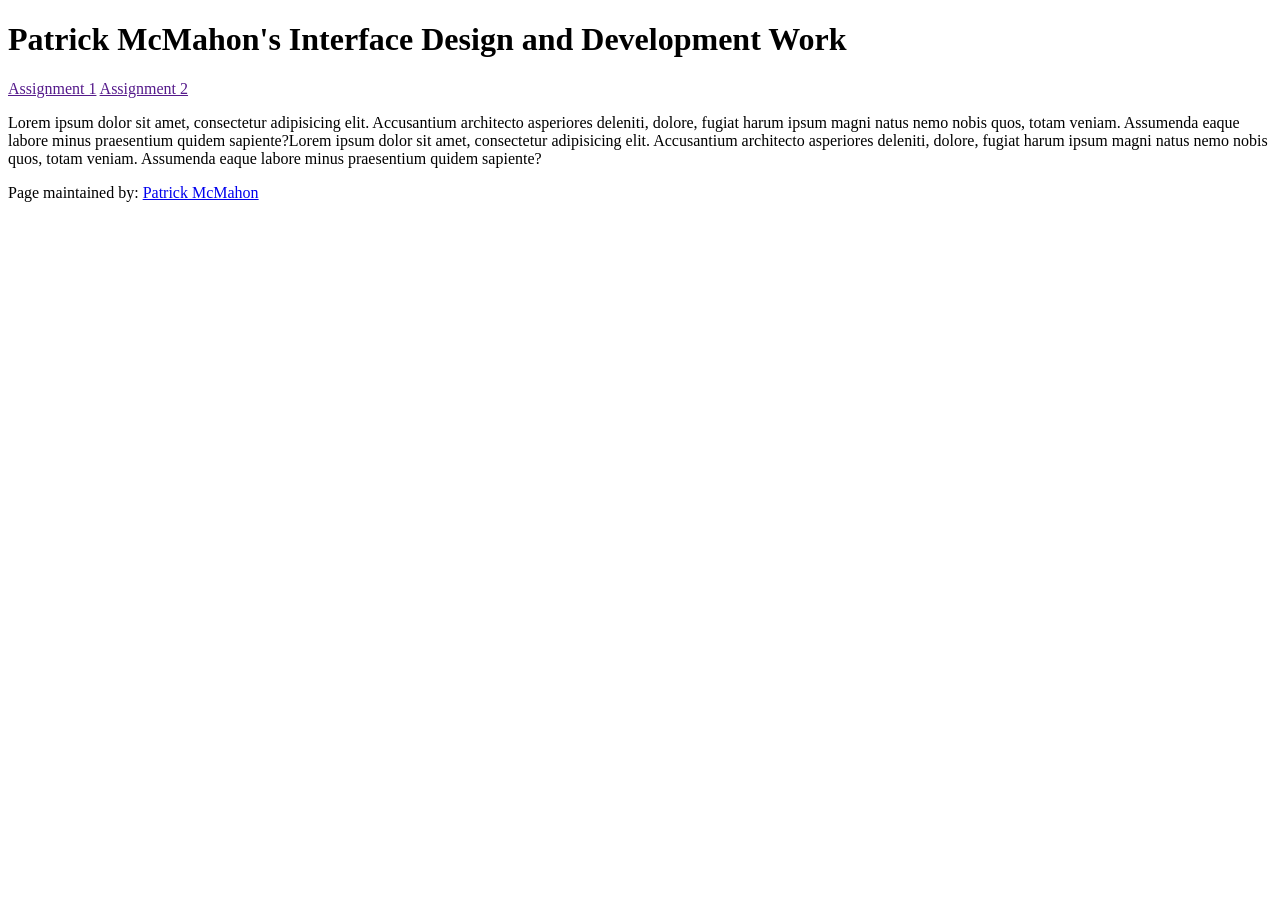
==== Assignment1.html @ 65a02ced "assign 1 init linked home and assignment pages" ====
<!doctype html>
<html lang="en">
<head>
    <meta charset="UTF-8">
    <meta name="viewport"
          content="width=device-width, user-scalable=no, initial-scale=1.0, maximum-scale=1.0, minimum-scale=1.0">
    <meta http-equiv="X-UA-Compatible" content="ie=edge">

<!-- !!!!! -->
<!--    change this to refer to your specific page  -->
    <title>changeMe!</title>

<!-- !!!!! -->
<!--  change this to your preferred icon  -->
    <!-- favicon was sourced from favicon.io but the original graphics are copyright 2020 Twitter, Inc
    and other contributors -->
    <!-- They are licensed under CC-BY 4.0 as linked below -->
    <!-- https://creativecommons.org/licenses/by/4.0/ -->
    <link rel="icon" type="image/png" href="./assets/icons/favicon.png">

    <link rel="stylesheet" href="reset.css">
    <link rel="stylesheet" href="style.css">
</head>
<body>

    <header>
<!-- !!!!! -->
<!--    change this to your preferred online name  -->
        <h1>Patrick McMahon's Interface Design and Development Work</h1>
    </header>

    <div class="mainNavContainer">

        <nav>
            <a href="">Assignment 1</a>
            <a href="">Assignment 2</a>
        </nav>

        <main>
            <section id="intro-section">
                <p> Lorem ipsum dolor sit amet, consectetur adipisicing elit. Accusantium architecto asperiores deleniti, dolore, fugiat harum ipsum magni natus nemo nobis quos, totam veniam. Assumenda eaque labore minus praesentium quidem sapiente?Lorem ipsum dolor sit amet, consectetur adipisicing elit. Accusantium architecto asperiores deleniti, dolore, fugiat harum ipsum magni natus nemo nobis quos, totam veniam. Assumenda eaque labore minus praesentium quidem sapiente?</p>
            </section>
        </main>

        <!-- this is an empty element which helps with spacing -->
        <aside></aside>

    </div>

    <footer>
        <p>
<!-- !!!!! -->
<!--    change this to your preferred online name and update link to refer to your github page  -->
            Page maintained by:
            <a href="https://github.com/p-mcmahon-rmit/" target="_blank">
            Patrick McMahon
            </a>
        </p>
    </footer>
</body>
</html>
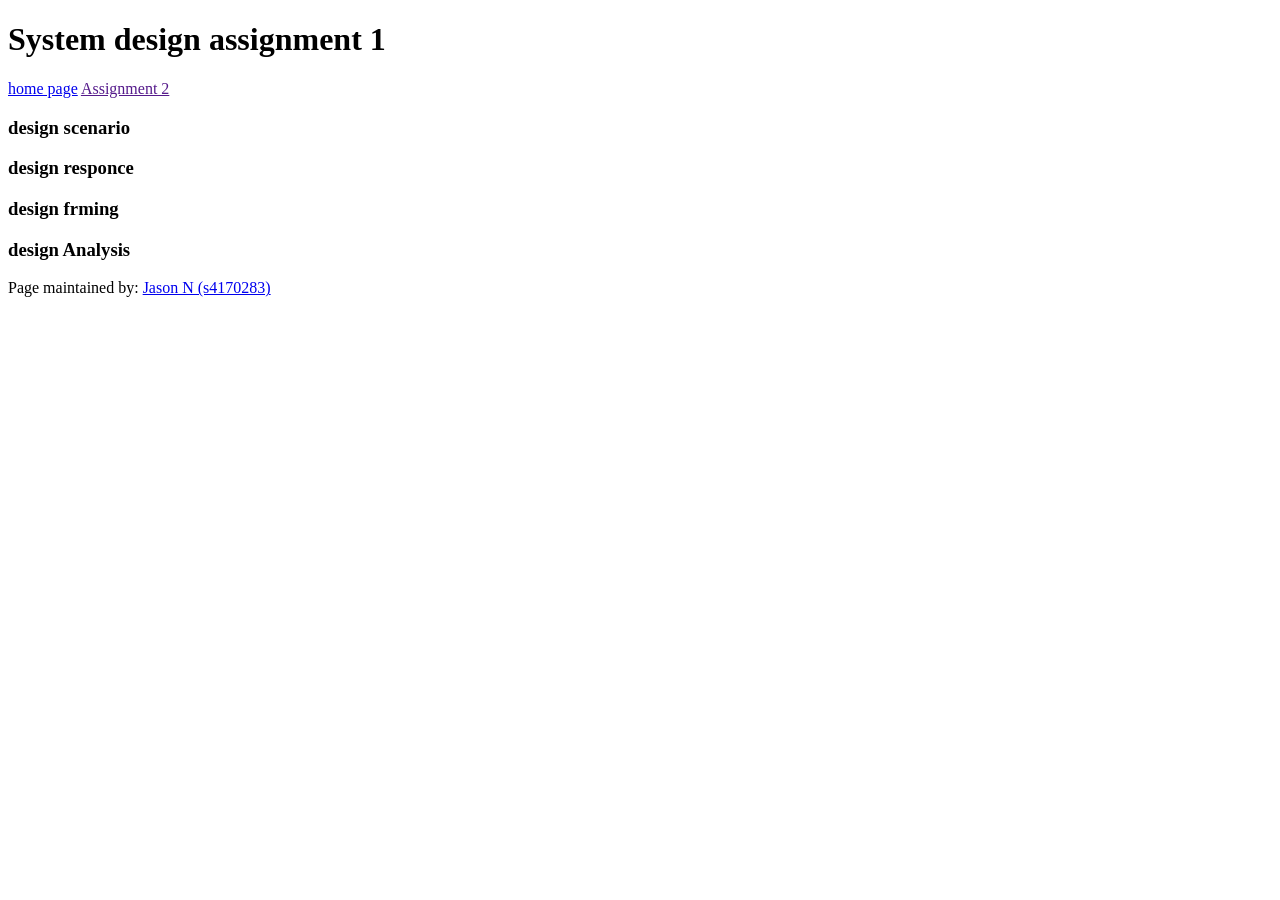
==== commit d4e4be65: "sys design update added new sections for design document headings" ====
--- a/Assignment1.html
+++ b/Assignment1.html
@@ -1,61 +1,69 @@
 <!doctype html>
 <html lang="en">
-<head>
-    <meta charset="UTF-8">
-    <meta name="viewport"
-          content="width=device-width, user-scalable=no, initial-scale=1.0, maximum-scale=1.0, minimum-scale=1.0">
-    <meta http-equiv="X-UA-Compatible" content="ie=edge">
+  <head>
+    <meta charset="UTF-8" />
+    <meta
+      name="viewport"
+      content="width=device-width, user-scalable=no, initial-scale=1.0, maximum-scale=1.0, minimum-scale=1.0"
+    />
+    <meta http-equiv="X-UA-Compatible" content="ie=edge" />
 
-<!-- !!!!! -->
-<!--    change this to refer to your specific page  -->
-    <title>changeMe!</title>
+    <!-- !!!!! -->
+    <!--    change this to refer to your specific page  -->
+    <title>assignment 1</title>
 
-<!-- !!!!! -->
-<!--  change this to your preferred icon  -->
+    <!-- !!!!! -->
+    <!--  change this to your preferred icon  -->
     <!-- favicon was sourced from favicon.io but the original graphics are copyright 2020 Twitter, Inc
     and other contributors -->
     <!-- They are licensed under CC-BY 4.0 as linked below -->
     <!-- https://creativecommons.org/licenses/by/4.0/ -->
-    <link rel="icon" type="image/png" href="./assets/icons/favicon.png">
+    <link rel="icon" type="image/png" href="./assets/icons/favicon.png" />
 
-    <link rel="stylesheet" href="reset.css">
-    <link rel="stylesheet" href="style.css">
-</head>
-<body>
-
+    <link rel="stylesheet" href="reset.css" />
+    <link rel="stylesheet" href="style.css" />
+  </head>
+  <body>
     <header>
-<!-- !!!!! -->
-<!--    change this to your preferred online name  -->
-        <h1>Patrick McMahon's Interface Design and Development Work</h1>
+      <!-- !!!!! -->
+      <!--    change this to your preferred online name  -->
+      <h1>System design assignment 1</h1>
     </header>
 
     <div class="mainNavContainer">
+      <nav>
+        <a href="index.html">home page</a>
+        <a href="">Assignment 2</a>
+      </nav>
 
-        <nav>
-            <a href="">Assignment 1</a>
-            <a href="">Assignment 2</a>
-        </nav>
+      <main>
+        <section>
+          <h3>design scenario</h3>
+        </section>
+        <section>
+          <h3>design responce</h3>
+        </section>
+        <section>
+          <h3>design frming</h3>
+        </section>
+        <section>
+          <h3>design Analysis</h3>
+        </section>
+      </main>
 
-        <main>
-            <section id="intro-section">
-                <p> Lorem ipsum dolor sit amet, consectetur adipisicing elit. Accusantium architecto asperiores deleniti, dolore, fugiat harum ipsum magni natus nemo nobis quos, totam veniam. Assumenda eaque labore minus praesentium quidem sapiente?Lorem ipsum dolor sit amet, consectetur adipisicing elit. Accusantium architecto asperiores deleniti, dolore, fugiat harum ipsum magni natus nemo nobis quos, totam veniam. Assumenda eaque labore minus praesentium quidem sapiente?</p>
-            </section>
-        </main>
-
-        <!-- this is an empty element which helps with spacing -->
-        <aside></aside>
-
+      <!-- this is an empty element which helps with spacing -->
+      <aside></aside>
     </div>
 
     <footer>
-        <p>
-<!-- !!!!! -->
-<!--    change this to your preferred online name and update link to refer to your github page  -->
-            Page maintained by:
-            <a href="https://github.com/p-mcmahon-rmit/" target="_blank">
-            Patrick McMahon
-            </a>
-        </p>
+      <p>
+        <!-- !!!!! -->
+        <!--    change this to your preferred online name and update link to refer to your github page  -->
+        Page maintained by:
+        <a href="https://github.com/Jhay-Ru" target="_blank">
+          Jason N (s4170283)
+        </a>
+      </p>
     </footer>
-</body>
-</html>+  </body>
+</html>
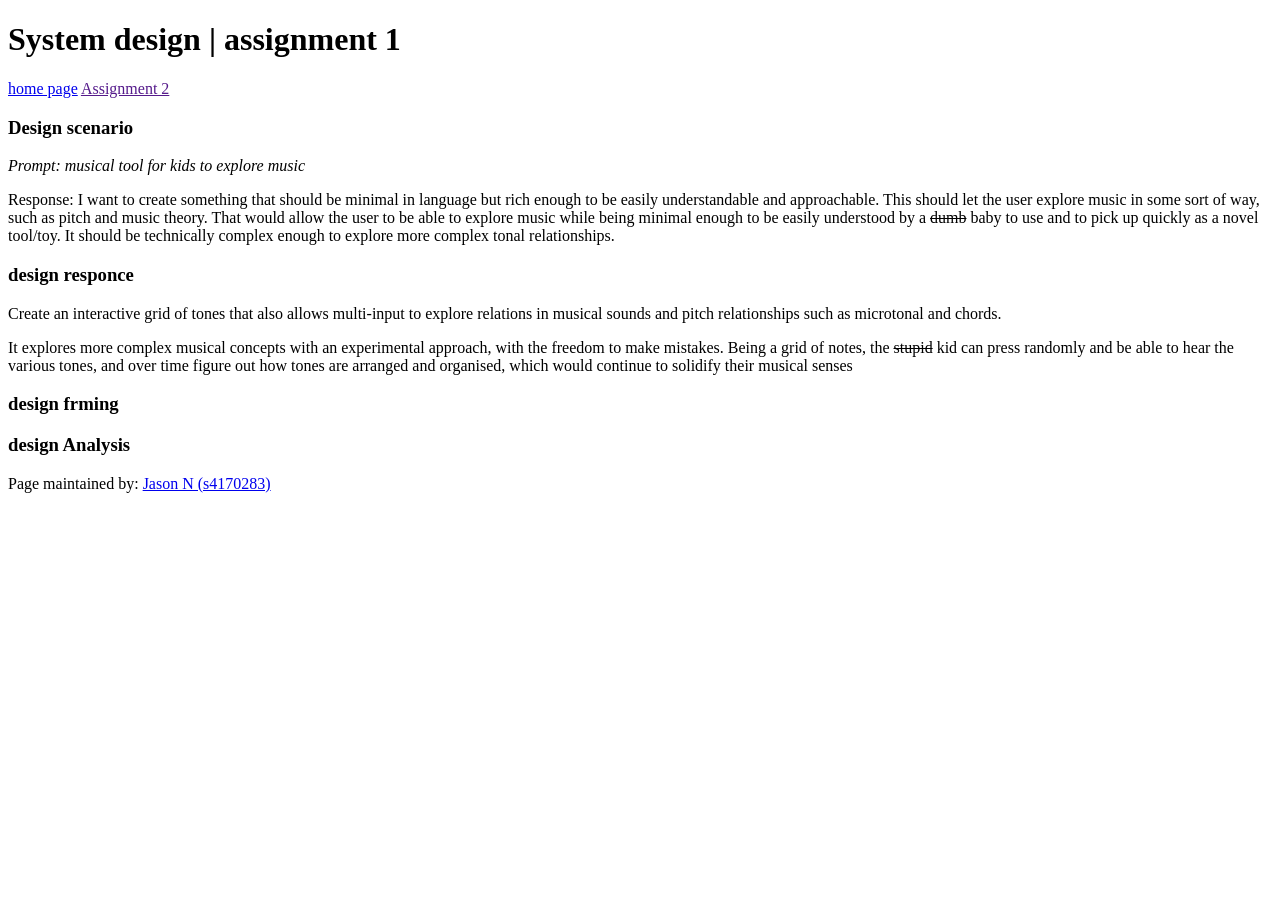
==== commit 2303d5cc: "init of assignment 1 starting the first few parts of the assignment system design txt" ====
--- a/Assignment1.html
+++ b/Assignment1.html
@@ -27,7 +27,7 @@
     <header>
       <!-- !!!!! -->
       <!--    change this to your preferred online name  -->
-      <h1>System design assignment 1</h1>
+      <h1>System design | assignment 1</h1>
     </header>
 
     <div class="mainNavContainer">
@@ -38,10 +38,34 @@
 
       <main>
         <section>
-          <h3>design scenario</h3>
+          <h3>Design scenario</h3>
+          <p><i>Prompt: musical tool for kids to explore music</i></p>
+          <p>
+            Response: I want to create something that should be minimal in
+            language but rich enough to be easily understandable and
+            approachable. This should let the user explore music in some sort of
+            way, such as pitch and music theory. That would allow the user to be
+            able to explore music while being minimal enough to be easily
+            understood by a <s>dumb</s> baby to use and to pick up quickly as a
+            novel tool/toy. It should be technically complex enough to explore
+            more complex tonal relationships.
+          </p>
         </section>
         <section>
           <h3>design responce</h3>
+          <p>
+            Create an interactive grid of tones that also allows multi-input to
+            explore relations in musical sounds and pitch relationships such as
+            microtonal and chords.
+          </p>
+
+          <p>
+            It explores more complex musical concepts with an experimental
+            approach, with the freedom to make mistakes. Being a grid of notes,
+            the <s>stupid</s> kid can press randomly and be able to hear the
+            various tones, and over time figure out how tones are arranged and
+            organised, which would continue to solidify their musical senses
+          </p>
         </section>
         <section>
           <h3>design frming</h3>
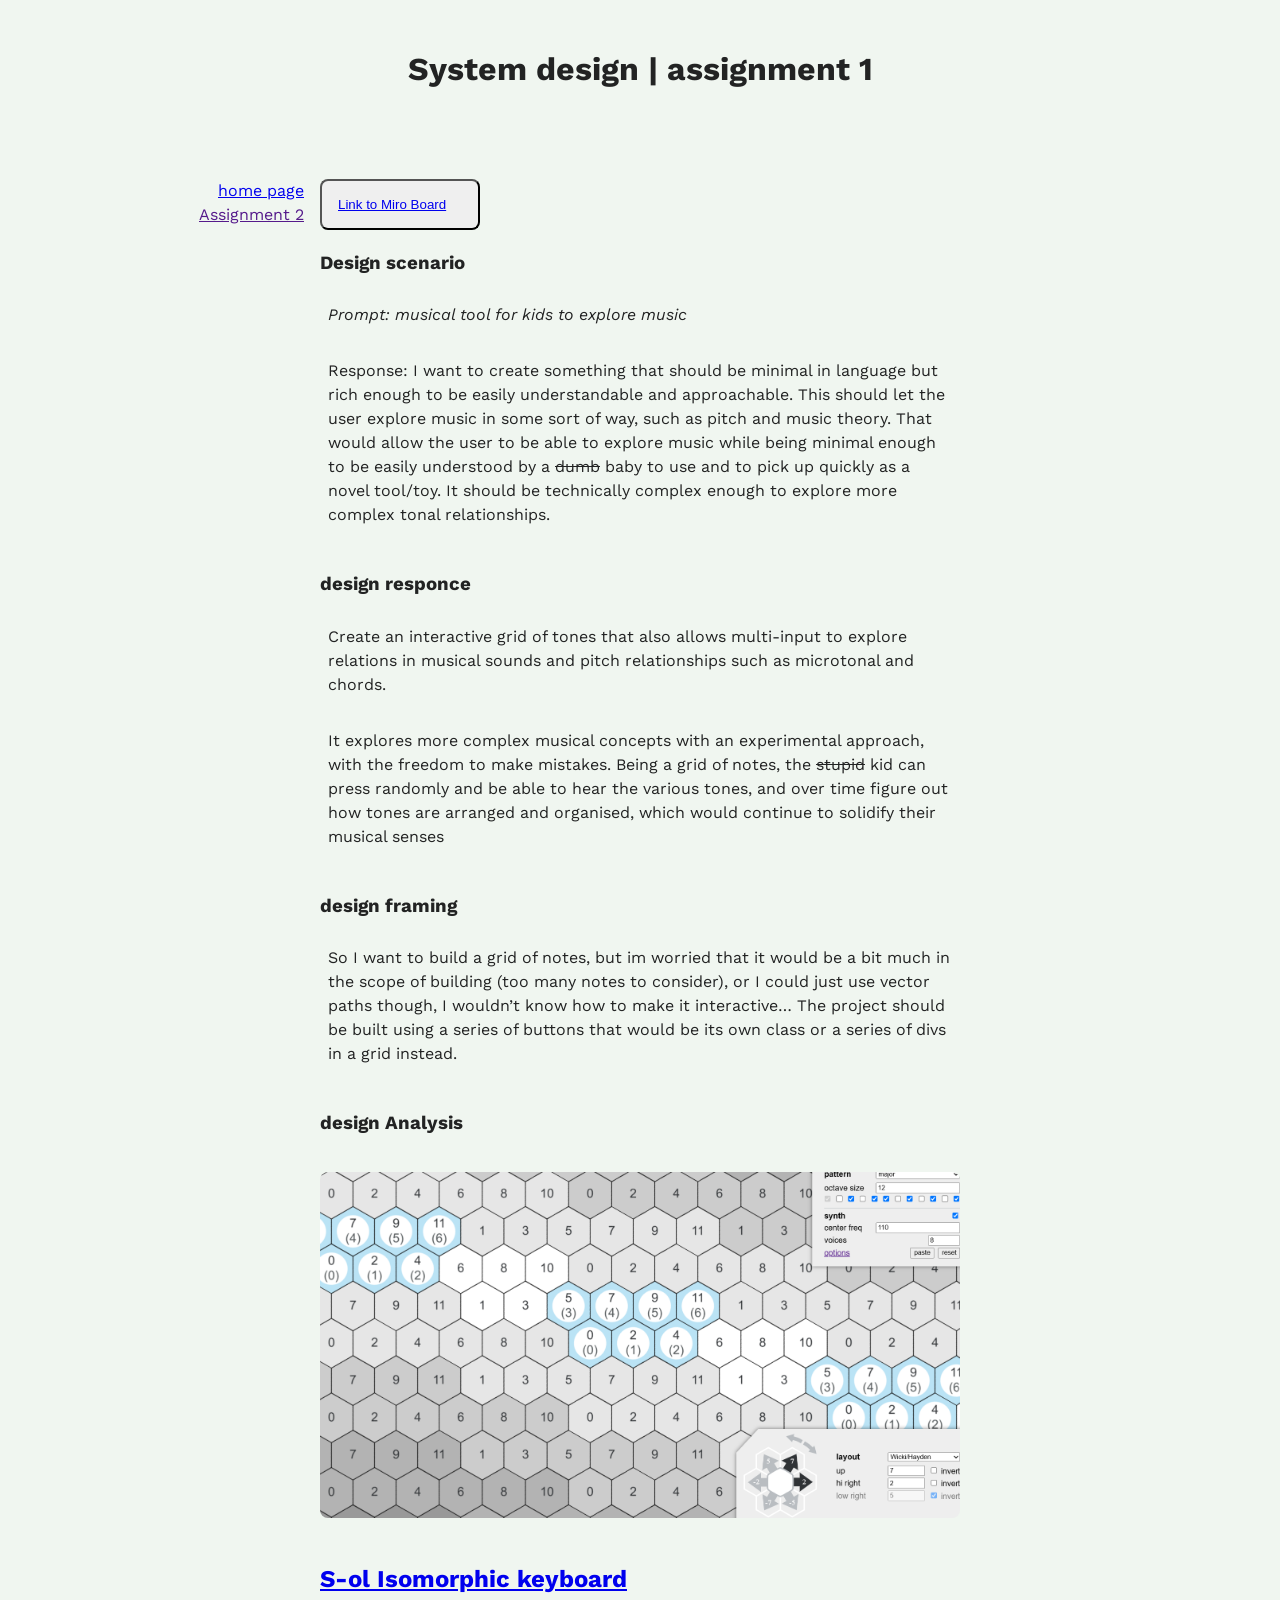
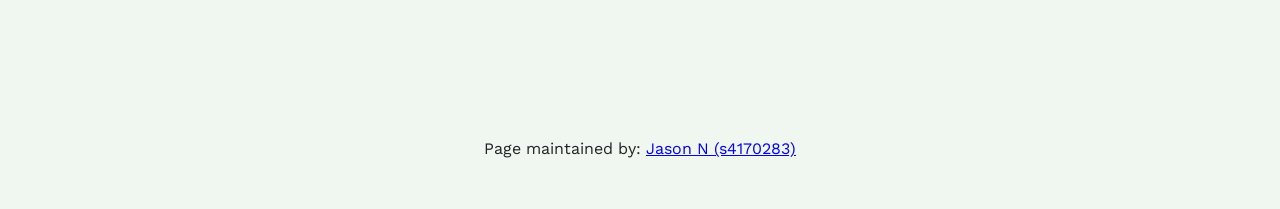
==== commit fe827a79: "More writing plus links Added buttons for links and added more writing" ====
--- a/Assignment1.html
+++ b/Assignment1.html
@@ -37,6 +37,15 @@
       </nav>
 
       <main>
+        <button>
+          <a
+            href="https://au.miro.com/app/board/u3jVOf54oN8=/?share_link_id=839246444166"
+            target="_blank"
+          >
+            Link to Miro Board
+          </a>
+        </button>
+        <!-- Link to Miro Board -->
         <section>
           <h3>Design scenario</h3>
           <p><i>Prompt: musical tool for kids to explore music</i></p>
@@ -68,10 +77,35 @@
           </p>
         </section>
         <section>
-          <h3>design frming</h3>
+          <h3>design framing</h3>
+          <p>
+            So I want to build a grid of notes, but im worried that it would be
+            a bit much in the scope of building (too many notes to consider), or
+            I could just use vector paths though, I wouldn’t know how to make it
+            interactive… The project should be built using a series of buttons
+            that would be its own class or a series of divs in a grid instead.
+          </p>
         </section>
         <section>
           <h3>design Analysis</h3>
+          <img
+            src="isokb.png"
+            alt=""
+            style="
+              margin-top: 1rem;
+              margin-bottom: 1rem;
+              width: 100%;
+              height: auto;
+              border-radius: 0.5rem;
+            "
+          />
+          <!-- image did inline styling because I was lazy-->
+          <h2>
+            <a href="https://isokb.s-ol.nu/" target="_blank"
+              >S-ol Isomorphic keyboard</a
+            >
+          </h2>
+          <p></p>
         </section>
       </main>
 
--- a/style.css
+++ b/style.css
@@ -0,0 +1,150 @@
+/*!!!!!*/
+/*add in your own font imports here*/
+/*remember to update them in the rest of the CSS : eg the body selector*/
+@import url('https://fonts.googleapis.com/css2?family=Work+Sans:ital,wght@0,100..900;1,100..900&display=swap');
+
+/*!!!!!*/
+/*change out, and/or add colours to the colour scheme*/
+:root{
+    /* basic 2-bit palette from 1bit Monitor Glow Palette by Polyducks */
+    /* https://lospec.com/palette-list/1bit-monitor-glow */
+    --colour-1: #222323;
+    --colour-2: #f0f6f0;
+}
+
+/* this swaps the colour order to account for user's OS dark mode */
+/*!!!!!*/
+/*remember to update the colours here too to reflect the above changes*/
+@media (prefers-color-scheme: dark) {
+    :root{
+        --colour-1: #f0f6f0;
+        --colour-2: #222323;
+    }
+}
+
+
+body {
+    background-color: var(--colour-2);
+    color: var(--colour-1);
+    font-family: 'Work Sans', sans-serif;
+    line-height: 1.5;
+    padding: 1rem;
+    display: flex;
+    flex-direction: column;
+    gap: 1rem;
+}
+
+header {
+    display: flex;
+    justify-content: center;
+    margin-block-end: 3rem;
+}
+
+.mainNavContainer {
+    flex: 1;
+    display: flex;
+    justify-content: center;
+    gap: 1rem;
+}
+
+nav {
+    display: flex;
+    flex-direction: column;
+    min-width: fit-content;
+    flex: 1;
+    align-items: flex-end;
+}
+
+main {
+    display: flex;
+    flex-direction: column;
+    align-items: right;
+}
+section {
+max-width: 80rch;
+}
+
+aside {
+    visibility: hidden;
+    flex: 1;
+}
+
+footer {
+    display: flex;
+    justify-content: center;
+    margin-block-start: 3rem;
+}
+
+/*technique from Kevin Powell*/
+/*https://youtu.be/CU8Plk-53RU?si=zMpP0Pfbg1SaXeDB&t=255*/
+/*longer post about how this works and the * + * selector*/
+/*https://alistapart.com/article/axiomatic-css-and-lobotomized-owls/*/
+.prose > * + * {
+    margin-block-start: var(--prose-flow, 1em);
+}
+
+/* breakpoints from Material Design Spec https://m3.material.io/foundations/layout/breakpoints/overview */
+/* while sometimes mobile first is recommended, as we will be focused on desktop, we will start there */
+
+/* assumed base sizing is large (1200–1599px) : desktop  */
+
+/* extra-large breakpoint : desktop, ultrawide monitors */
+@media (width > 1600px) {
+
+}
+
+/* expanded breakpoint : phone or tablet in landscape, desktop */
+@media (width < 1200px) {
+    header {
+        margin-block-end: 2rem;
+    }
+    footer {
+        margin-block-start: 2rem;
+    }
+}
+/* medium breakpoint : tablet in portrait */
+@media (width < 840px) {
+    header {
+        margin-block-end: 1rem;
+    }
+    .mainNavContainer {
+        flex-direction: column;
+        justify-content: flex-start;
+        align-items: center;
+    }
+    nav {
+        flex: 0;
+        width: 100%;
+        max-width: 80rch;
+        justify-content: space-between;
+        flex-direction: row;
+    }
+    main {
+        flex: 1;
+    }
+    aside {
+        flex: 0;
+    }
+    footer {
+        margin-block-start: 1rem;
+    }
+}
+/* compact breakpoint : phone in portrait */
+@media (width < 600px) {
+
+}
+p{ /*spacing between paragraphs for readability and to not to span </br> tags*/
+    padding: 0.5rem;
+}
+button{
+    display: flex;
+    flex-direction: column;
+    align-items: right;
+    max-width: 20rch;
+    padding: 1rem;
+    border-radius: 0.5rem;
+}
+.buttons{
+    display: flex;
+    gap: 16px
+} /* i wanted to align the buttons on the top to be inline with eachother
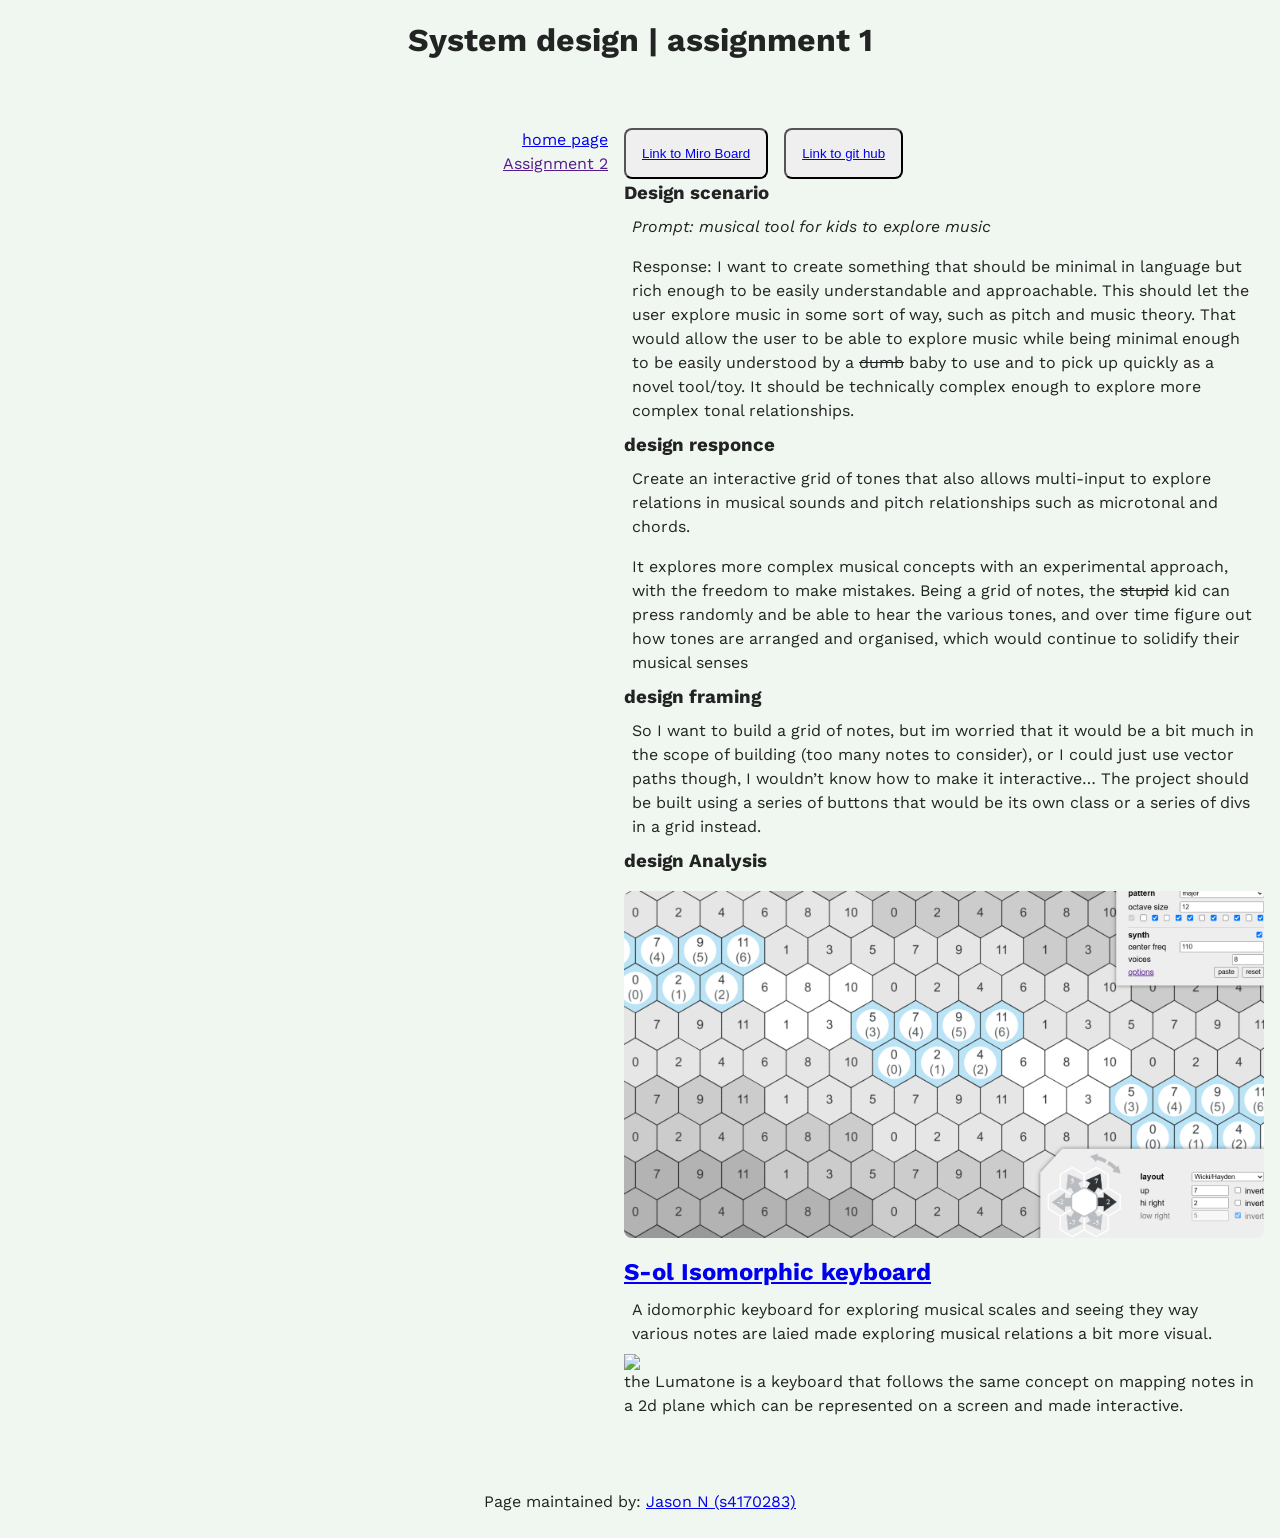
==== commit 90d80445: "modified sections had to go back and go updating some files cause github being weird" ====
--- a/Assignment1.html
+++ b/Assignment1.html
@@ -37,7 +37,7 @@
       </nav>
 
       <main>
-        <button>
+       <section class="buttons"><button>
           <a
             href="https://au.miro.com/app/board/u3jVOf54oN8=/?share_link_id=839246444166"
             target="_blank"
@@ -46,6 +46,15 @@
           </a>
         </button>
         <!-- Link to Miro Board -->
+         <button>
+          <a
+            href="https://github.com/Jhay-Ru/specialisationWorkIndex"
+            target="_blank"
+          >
+            Link to git hub
+          </a>
+        </button>
+        </section>
         <section>
           <h3>Design scenario</h3>
           <p><i>Prompt: musical tool for kids to explore music</i></p>
@@ -102,14 +111,11 @@
           <!-- image did inline styling because I was lazy-->
           <h2>
             <a href="https://isokb.s-ol.nu/" target="_blank"
-              >S-ol Isomorphic keyboard</a
-            >
+              >S-ol Isomorphic keyboard</a>
           </h2>
-          <p></p>
-        </section>
-      </main>
-
-      <!-- this is an empty element which helps with spacing -->
+          <p>A idomorphic keyboard for exploring musical scales and seeing they way various notes are laied made exploring musical relations a bit more visual.</p>
+          <img src="https://images.squarespace-cdn.com/content/v1/5d2dc6df0c51af000126cfe1/1624414628800-KMAYEQN5GCVYGI2PIMY7/Lumatone-Angle-1k.jpg?">
+          the Lumatone is a keyboard that follows the same concept on mapping notes in a 2d plane which can be represented on a screen and made interactive.
       <aside></aside>
     </div>
 
